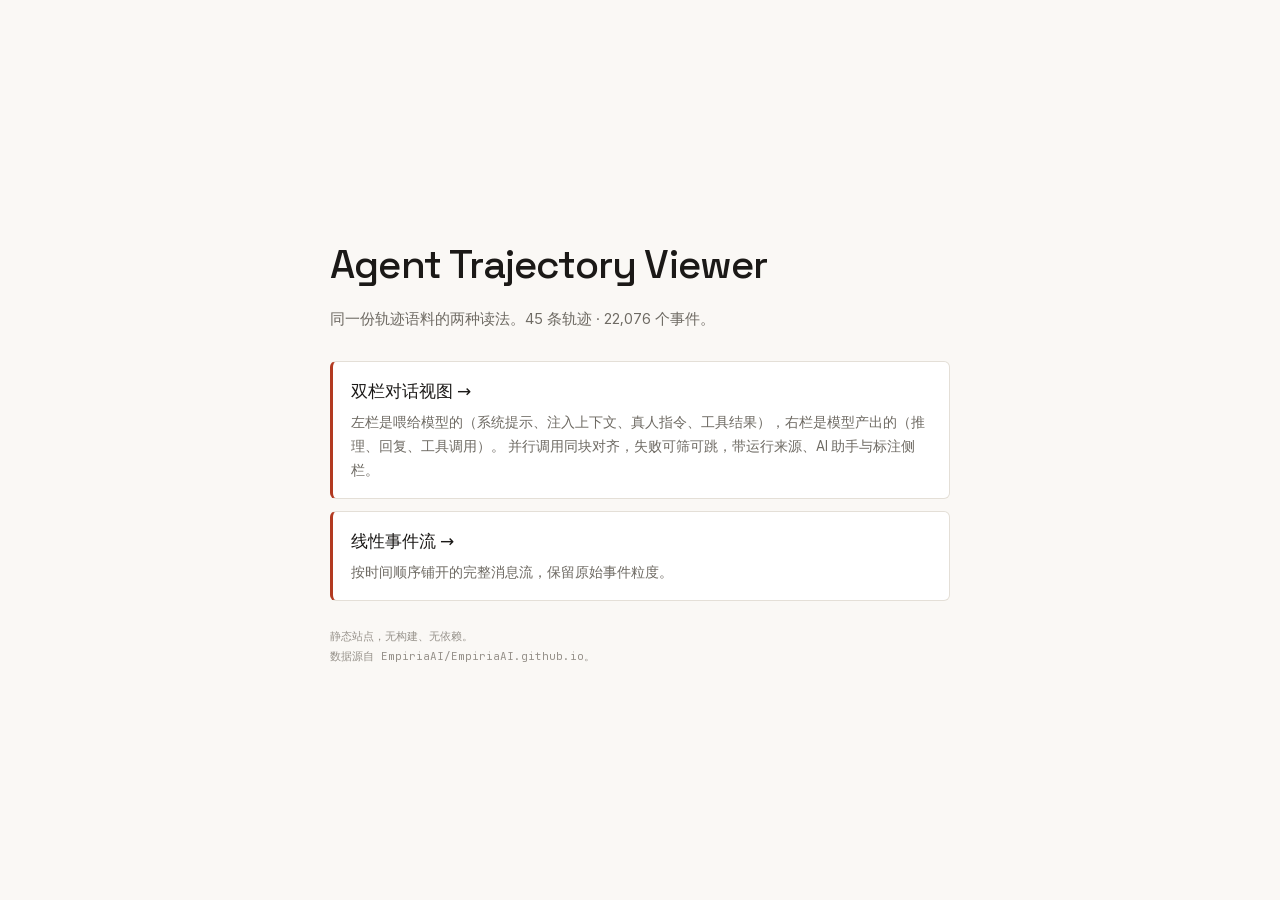
==== index.html @ 0524df28 "Agent trajectory viewer: two-lane dialogue reader over the existing corpus Adds a second reader besi" ====
<!DOCTYPE html>
<html lang="zh-CN">
<head>
<meta charset="utf-8">
<meta name="viewport" content="width=device-width, initial-scale=1">
<title>Agent Trajectory Viewer</title>
<meta name="description" content="Two views over the same agent-trajectory corpus: a two-lane dialogue reader and a linear event stream.">
<meta name="theme-color" content="#101216">
<link rel="stylesheet" href="fonts.css">
<link rel="stylesheet" href="trajectory-dialogue.css">
<style>
  body { display: grid; place-items: center; min-height: 100vh; padding: 40px 22px; }
  .landing { max-width: 620px; width: 100%; }
  .landing h1 {
    font-family: var(--f-display); font-weight: 500; letter-spacing: -.02em;
    font-size: clamp(28px, 5vw, 40px); margin: 0 0 10px;
  }
  .landing > p { color: var(--ink-3); margin: 0 0 30px; font-size: 15px; }
  .landing a.card {
    display: block; text-decoration: none; color: inherit; margin-bottom: 12px;
    border: 1px solid var(--line); border-left: 3px solid var(--accent);
    border-radius: 6px; background: var(--surface); padding: 16px 18px;
  }
  .landing a.card:hover { border-color: var(--line-2); border-left-color: var(--accent); background: var(--surface-2); }
  .landing a.card strong { display: block; font-size: 17px; font-weight: 500; margin-bottom: 5px; }
  .landing a.card span { color: var(--ink-3); font-size: 13.5px; line-height: 1.6; }
  .landing footer {
    margin-top: 26px; font-family: var(--f-mono); font-size: 11px;
    color: var(--ink-4); line-height: 1.8;
  }
</style>
</head>
<body>
<main class="landing">
  <h1>Agent Trajectory Viewer</h1>
  <p>同一份轨迹语料的两种读法。45 条轨迹 · 22,076 个事件。</p>

  <a class="card" href="trajectory-dialogue.html">
    <strong>双栏对话视图 →</strong>
    <span>左栏是喂给模型的（系统提示、注入上下文、真人指令、工具结果），右栏是模型产出的（推理、回复、工具调用）。
      并行调用同块对齐，失败可筛可跳，带运行来源、AI 助手与标注侧栏。</span>
  </a>

  <a class="card" href="trajectory-explorer.html">
    <strong>线性事件流 →</strong>
    <span>按时间顺序铺开的完整消息流，保留原始事件粒度。</span>
  </a>

  <footer>
    静态站点，无构建、无依赖。<br>
    数据源自 EmpiriaAI/EmpiriaAI.github.io。
  </footer>
</main>
</body>
</html>
---- fonts.css ----
/* ============================================================
   Self-hosted webfonts — the three families ropedia.com runs on.

   Space Grotesk  display   wght 300..700
   Inter Tight    body      wght 300..800
   JetBrains Mono labels    wght 400..700

   Self-hosted, not linked: fonts.googleapis.com does not resolve from
   mainland China, and a mirror only relocates the single point of
   failure. Served from our own origin the type cannot fail
   independently of the page.

   latin only. Every character the page renders was audited against the
   subset unicode-ranges: 181 unique characters, none outside latin, and
   the 110 CJK ones are set in the system stack by design.

   No italic is shipped: the site sets none, so the face would have been
   47 KB preloaded and never drawn.
   ============================================================ */

@font-face {
  font-family: 'Inter Tight';
  font-style: normal;
  font-weight: 300 800;
  font-display: swap;
  src: url(fonts/inter-tight.woff2) format('woff2');
  unicode-range: U+0000-00FF, U+0131, U+0152-0153, U+02BB-02BC, U+02C6, U+02DA, U+02DC, U+0304, U+0308, U+0329, U+2000-206F, U+20AC, U+2122, U+2191, U+2193, U+2212, U+2215, U+FEFF, U+FFFD;
}

@font-face {
  font-family: 'JetBrains Mono';
  font-style: normal;
  font-weight: 400 700;
  font-display: swap;
  src: url(fonts/jetbrains-mono.woff2) format('woff2');
  unicode-range: U+0000-00FF, U+0131, U+0152-0153, U+02BB-02BC, U+02C6, U+02DA, U+02DC, U+0304, U+0308, U+0329, U+2000-206F, U+20AC, U+2122, U+2191, U+2193, U+2212, U+2215, U+FEFF, U+FFFD;
}

@font-face {
  font-family: 'Space Grotesk';
  font-style: normal;
  font-weight: 300 700;
  font-display: swap;
  src: url(fonts/space-grotesk.woff2) format('woff2');
  unicode-range: U+0000-00FF, U+0131, U+0152-0153, U+02BB-02BC, U+02C6, U+02DA, U+02DC, U+0304, U+0308, U+0329, U+2000-206F, U+20AC, U+2122, U+2191, U+2193, U+2212, U+2215, U+FEFF, U+FFFD;
}
---- trajectory-dialogue.css ----
/* ============================================================
   Trajectory Dialogue — two-lane reader

   The split is by direction, not by speaker: everything the harness
   fed the model sits left, everything the model produced sits right.
   Across the 45-trajectory corpus that lands at 48.5% / 51.5%, so
   both lanes stay full.

   Readability notes, since people stare at this for hours:

   * The ground is #101216, not near-black. Pure #08080A squeezes every
     surface level into a two-point luminance range and the eye works
     to separate them; lifting the floor buys real contrast steps.
   * Mono is for code only. Prose — Chinese summaries, assistant text —
     is set in the body face at 14.5px. Small mono over long CJK lines
     was the single biggest fatigue source in the first pass.
   * The lane washes fade outward from the axis instead of tinting a
     whole half. Lane identity is only needed where the two sides are
     compared; a full-field colour cast is tiring and buys nothing.
   * Light and dark are both first class and follow the system unless
     the reader picks one.
   ============================================================ */

/* ── dark is the default ground ──────────────────────────── */
:root {
  --bg:        #101216;
  --bg-alt:    #14161B;
  --surface:   #191C22;
  --surface-2: #1E222A;
  --line:      #262A31;
  --line-2:    #333842;

  --ink:       #EDEBE7;
  --ink-2:     #BFBCB6;
  --ink-3:     #8E8B85;
  --ink-4:     #6B6862;
  --ink-5:     #4A4842;

  --accent:      #E0623F;
  --accent-soft: #F0805F;

  --success:   #4FC08D;
  --error:     #E06B6B;
  --timeout:   #E0AE55;
  --rejected:  #9A8AE0;

  --lane-in:       #6E93B8;
  --lane-in-soft:  #8FB0D0;
  --lane-out:      var(--accent);
  --surface-in:    #171B21;
  --surface-out:   #1F1B18;
  --wash-in:       rgba(110, 147, 184, .07);
  --wash-out:      rgba(224, 98, 63, .055);
  --selected:      rgba(224, 98, 63, .12);

  --f-display: "Space Grotesk", "Inter Tight", system-ui, sans-serif;
  --f-body:    "Inter Tight", "PingFang SC", "Hiragino Sans GB", "Microsoft YaHei", system-ui, sans-serif;
  --f-mono:    "JetBrains Mono", "SF Mono", "Roboto Mono", ui-monospace, monospace;

  --gutter-w:  74px;
  --stage-max: 1560px;
  --rail-w:    400px;

  --pad-card:  11px 13px;
  --gap-band:  22px;
  --gap-row:   8px;

  color-scheme: dark;
}

/* ── light: same structure, paper ground ─────────────────── */
@media (prefers-color-scheme: light) {
  :root:not([data-theme="dark"]) {
    --bg:        #FAF8F5;
    --bg-alt:    #F3F0EB;
    --surface:   #FFFFFF;
    --surface-2: #F7F4EF;
    --line:      #E4DFD7;
    --line-2:    #CFC8BE;

    --ink:       #1B1917;
    --ink-2:     #46433D;
    --ink-3:     #6E6A63;
    --ink-4:     #96918A;
    --ink-5:     #BEB8AF;

    --accent:      #B23A21;
    --accent-soft: #C8452A;

    --success:   #1E8A5C;
    --error:     #C23B3B;
    --timeout:   #A97612;
    --rejected:  #6B57C0;

    --lane-in:       #2F5D87;
    --lane-in-soft:  #40719E;
    --surface-in:    #F4F7FA;
    --surface-out:   #FDF6F2;
    --wash-in:       rgba(47, 93, 135, .06);
    --wash-out:      rgba(178, 58, 33, .05);
    --selected:      rgba(178, 58, 33, .10);

    color-scheme: light;
  }
}

:root[data-theme="light"] {
  --bg:        #FAF8F5;
  --bg-alt:    #F3F0EB;
  --surface:   #FFFFFF;
  --surface-2: #F7F4EF;
  --line:      #E4DFD7;
  --line-2:    #CFC8BE;

  --ink:       #1B1917;
  --ink-2:     #46433D;
  --ink-3:     #6E6A63;
  --ink-4:     #96918A;
  --ink-5:     #BEB8AF;

  --accent:      #B23A21;
  --accent-soft: #C8452A;

  --success:   #1E8A5C;
  --error:     #C23B3B;
  --timeout:   #A97612;
  --rejected:  #6B57C0;

  --lane-in:       #2F5D87;
  --lane-in-soft:  #40719E;
  --surface-in:    #F4F7FA;
  --surface-out:   #FDF6F2;
  --wash-in:       rgba(47, 93, 135, .06);
  --wash-out:      rgba(178, 58, 33, .05);
  --selected:      rgba(178, 58, 33, .10);

  color-scheme: light;
}

/* compact drops the breathing room without touching type size */
:root[data-density="compact"] {
  --pad-card: 7px 11px;
  --gap-band: 12px;
  --gap-row:  5px;
}

* { box-sizing: border-box; }
[hidden] { display: none !important; }
html { scroll-behavior: smooth; }

body {
  margin: 0;
  background: var(--bg);
  color: var(--ink);
  font-family: var(--f-body);
  font-size: 15px;
  line-height: 1.6;
  -webkit-font-smoothing: antialiased;
}
body.rail-open { padding-right: var(--rail-w); }

button, input, textarea { font: inherit; color: inherit; }

/* ── topbar ──────────────────────────────────────────────── */

.dlg-topbar {
  position: sticky; top: 0; z-index: 40;
  display: flex; align-items: center; gap: 18px;
  padding: 0 22px; height: 58px;
  background: color-mix(in srgb, var(--bg) 88%, transparent);
  backdrop-filter: blur(14px);
  border-bottom: 1px solid var(--line);
}

.dlg-brand { display: flex; align-items: center; gap: 10px; text-decoration: none; color: var(--ink); }
.dlg-brand-mark svg { width: 23px; height: 23px; display: block; }
.cube-outline { stroke: var(--accent); stroke-width: 3; }
.cube-grid    { stroke: var(--ink-4);  stroke-width: 2; }
.dlg-brand-name { font-family: var(--f-display); font-weight: 600; letter-spacing: -.01em; }

.dlg-product {
  font-family: var(--f-mono); font-size: 10.5px; letter-spacing: .16em;
  text-transform: uppercase; color: var(--ink-4);
  padding-left: 18px; border-left: 1px solid var(--line-2);
}

.dlg-topbar-tools { margin-left: auto; display: flex; align-items: center; gap: 7px; }

.dlg-tool {
  background: var(--surface); border: 1px solid var(--line);
  border-radius: 4px; padding: 5px 11px; cursor: pointer;
  font-size: 12.5px; color: var(--ink-3);
}
.dlg-tool:hover { border-color: var(--line-2); color: var(--ink); }
.dlg-tool[aria-pressed="true"] { border-color: var(--accent); color: var(--accent-soft); }
.dlg-tool b { font-weight: 500; color: var(--ink); margin-left: 4px; }
.dlg-tool.icon { padding: 5px 9px; font-size: 13px; }

.dlg-alt-link {
  color: var(--ink-3); text-decoration: none; font-size: 12.5px;
  border-bottom: 1px solid var(--line-2); padding-bottom: 1px; margin-left: 6px;
}
.dlg-alt-link:hover { color: var(--accent-soft); border-color: var(--accent); }

/* ── run picker ──────────────────────────────────────────── */

.dlg-picker { position: relative; }

.dlg-picker > button {
  display: flex; align-items: baseline; gap: 10px;
  background: var(--surface); border: 1px solid var(--line-2);
  border-radius: 4px; padding: 6px 12px; cursor: pointer; max-width: 420px;
}
.dlg-picker > button:hover { border-color: var(--ink-5); }
.dlg-picker > button b { font-weight: 500; font-size: 13.5px; white-space: nowrap; overflow: hidden; text-overflow: ellipsis; }
.dlg-picker > button small { font-family: var(--f-mono); font-size: 10.5px; color: var(--ink-4); }
.dlg-picker > button i { font-style: normal; color: var(--ink-4); font-size: 10px; }

.dlg-picker-panel {
  position: absolute; top: calc(100% + 8px); left: 0;
  width: 560px; max-height: 66vh; overflow: hidden;
  display: flex; flex-direction: column;
  background: var(--bg-alt); border: 1px solid var(--line-2);
  border-radius: 6px; box-shadow: 0 22px 56px rgba(0, 0, 0, .32); z-index: 50;
}
.dlg-picker-search { padding: 10px; border-bottom: 1px solid var(--line); }
.dlg-picker-search input {
  width: 100%; background: var(--surface); border: 1px solid var(--line-2);
  border-radius: 4px; padding: 8px 10px; font-size: 13px; outline: none;
}
.dlg-picker-search input:focus { border-color: var(--accent); }
.dlg-picker-list { overflow-y: auto; padding: 6px; }

.dlg-picker-item {
  display: grid; grid-template-columns: 1fr auto; gap: 3px 14px;
  width: 100%; text-align: left; cursor: pointer;
  background: none; border: 0; border-radius: 4px; padding: 8px 10px;
}
.dlg-picker-item:hover { background: var(--surface); }
.dlg-picker-item[aria-current="true"] { background: var(--surface-2); box-shadow: inset 2px 0 0 var(--accent); }
.dlg-picker-item strong { font-weight: 500; font-size: 13.5px; }
.dlg-picker-item em {
  grid-column: 1 / -1; font-style: normal;
  font-family: var(--f-mono); font-size: 10.5px; color: var(--ink-4);
}
.dlg-picker-item span { font-family: var(--f-mono); font-size: 10.5px; color: var(--ink-3); white-space: nowrap; }

/* ── run header ──────────────────────────────────────────── */

.dlg-runhead {
  display: flex; align-items: flex-end; gap: 40px; flex-wrap: wrap;
  max-width: var(--stage-max); margin: 0 auto; padding: 24px 22px 16px;
}
.dlg-runhead-main { flex: 1 1 420px; min-width: 0; }
.dlg-kicker {
  margin: 0 0 6px; font-family: var(--f-mono); font-size: 10.5px;
  letter-spacing: .14em; text-transform: uppercase; color: var(--accent);
}
.dlg-runhead h1 {
  margin: 0; font-family: var(--f-display); font-weight: 500;
  font-size: clamp(23px, 3vw, 34px); line-height: 1.15; letter-spacing: -.02em;
}
.dlg-runsub { margin: 7px 0 0; font-family: var(--f-mono); font-size: 11.5px; color: var(--ink-4); }

.dlg-metrics { display: flex; gap: 24px; margin: 0; flex-wrap: wrap; }
.dlg-metrics dt {
  font-family: var(--f-mono); font-size: 10px; letter-spacing: .12em;
  text-transform: uppercase; color: var(--ink-4); margin-bottom: 2px;
}
.dlg-metrics dd { margin: 0; font-family: var(--f-display); font-size: 19px; font-weight: 500; }

/* ── controls ────────────────────────────────────────────── */

.dlg-controls {
  position: sticky; top: 58px; z-index: 30;
  max-width: var(--stage-max); margin: 0 auto; padding: 10px 22px 12px;
  background: linear-gradient(var(--bg) 78%, transparent);
  display: flex; flex-direction: column; gap: 9px;
}

.dlg-lane-legend {
  display: grid; grid-template-columns: 1fr var(--gutter-w) 1fr;
  align-items: stretch; border-radius: 3px 3px 0 0; overflow: hidden;
  font-family: var(--f-mono); font-size: 11px; letter-spacing: .1em; text-transform: uppercase;
}
.dlg-lane-legend b { font-weight: 500; }
.lane-in {
  text-align: right; padding: 6px 14px; color: var(--lane-in-soft);
  background: var(--wash-in); box-shadow: inset 0 -2px 0 var(--lane-in);
}
.lane-in b { color: var(--ink); margin-left: 8px; }
.lane-out {
  text-align: left; padding: 6px 14px; color: var(--accent-soft);
  background: var(--wash-out); box-shadow: inset 0 -2px 0 var(--lane-out);
}
.lane-out b { color: var(--ink); margin-right: 8px; }
.lane-axis {
  display: flex; align-items: center; justify-content: center;
  font-size: 8.5px; color: var(--ink-5);
  background: linear-gradient(90deg, var(--wash-in) 50%, var(--wash-out) 50%);
  box-shadow: inset 0 -2px 0 var(--line-2);
}

.dlg-filters, .dlg-actions { display: flex; gap: 6px; align-items: center; flex-wrap: wrap; justify-content: center; }

.dlg-filters button, .dlg-actions button {
  background: var(--surface); border: 1px solid var(--line);
  border-radius: 3px; padding: 4px 10px; cursor: pointer;
  font-family: var(--f-mono); font-size: 10.5px; letter-spacing: .05em; color: var(--ink-3);
}
.dlg-filters button b, .dlg-actions button b { color: var(--ink); font-weight: 500; margin-left: 5px; }
.dlg-filters button:hover, .dlg-actions button:hover { border-color: var(--line-2); color: var(--ink); }
.dlg-filters button[aria-pressed="false"] { opacity: .4; }
.dlg-filters button[aria-pressed="true"]  { color: var(--ink-2); }
.dlg-filter-split { width: 1px; height: 17px; background: var(--line-2); margin: 0 8px; }

/* chips carry the lane colour, so the filter row reads as the same
   two groups the page is split into */
.dlg-filters button[data-type="system"],
.dlg-filters button[data-type="context"],
.dlg-filters button[data-type="inject"],
.dlg-filters button[data-type="user"],
.dlg-filters button[data-type="signal"],
.dlg-filters button[data-type="tool_result"] { border-left: 2px solid var(--lane-in); }
.dlg-filters button[data-type="thinking"],
.dlg-filters button[data-type="assistant"],
.dlg-filters button[data-type="tool_call"] { border-left: 2px solid var(--lane-out); }

.dlg-actions .danger[aria-pressed="true"] { border-color: var(--error); color: var(--error); }
.dlg-search input {
  background: var(--surface); border: 1px solid var(--line);
  border-radius: 3px; padding: 4px 10px; width: 270px; font-size: 12.5px; outline: none;
}
.dlg-search input:focus { border-color: var(--accent); }
.dlg-selection {
  font-family: var(--f-mono); font-size: 10.5px; color: var(--accent-soft);
  display: inline-flex; align-items: center; gap: 8px;
}

/* ── stage / lanes ───────────────────────────────────────── */

.dlg-stage { position: relative; max-width: var(--stage-max); margin: 0 auto; padding: 0 22px 160px; }
.dlg-lanes { position: relative; }

/* the wash fades outward from the axis: lane identity where the two
   sides are compared, neutral ground everywhere else */
.dlg-lanes::before {
  content: ""; position: absolute; inset: 0 50% 0 0;
  background: linear-gradient(to left, var(--wash-in), transparent 58%);
  border-right: 1px solid var(--line-2); pointer-events: none;
}
.dlg-lanes::after {
  content: ""; position: absolute; inset: 0 0 0 50%;
  background: linear-gradient(to right, var(--wash-out), transparent 58%);
  pointer-events: none;
}
.dlg-band, .dlg-empty { position: relative; z-index: 1; }

/* a band is one turn; sub-rows inside it are that turn's exchanges,
   so parallel calls stay together instead of reading as separate turns */
.dlg-band {
  display: grid;
  grid-template-columns: 1fr var(--gutter-w) 1fr;
  row-gap: var(--gap-row);
  align-items: start;
  margin-bottom: var(--gap-band);
}

.dlg-gut {
  grid-column: 2; display: flex; flex-direction: column; align-items: center;
  gap: 3px; padding-top: 13px; position: relative; align-self: stretch;
  cursor: pointer; border: 0; background: none;
}
.dlg-gut i {
  width: 7px; height: 7px; border-radius: 50%;
  background: var(--line-2); box-shadow: 0 0 0 4px var(--bg);
}
.dlg-gut:hover i { background: var(--ink-3); }
.dlg-gut span { font-family: var(--f-mono); font-size: 9.5px; color: var(--ink-5); }

/* a batch of parallel calls is tied together down the gutter */
.dlg-gut.in-batch::after {
  content: ""; position: absolute; top: 0; bottom: 0; left: calc(50% - .5px);
  width: 1px; background: var(--lane-out); opacity: .35;
}
/* a call and its result are tied across it */
.dlg-gut.is-pair::before {
  content: ""; position: absolute; top: 17px; left: 0; right: 0; height: 1px;
  background: linear-gradient(90deg, var(--lane-in), var(--lane-out)); opacity: .5;
}

.dlg-card {
  border: 1px solid var(--line); border-radius: 5px;
  background: var(--surface); overflow: hidden; min-width: 0;
}
/* the coloured edge sits on the inner side, so both bars flank the axis */
.dlg-card.at-in {
  grid-column: 1; background: var(--surface-in);
  border-right-width: 3px; border-right-color: var(--lane-in);
}
.dlg-card.at-out {
  grid-column: 3; background: var(--surface-out);
  border-left-width: 3px; border-left-color: var(--lane-out);
}
.dlg-card.at-in  .dlg-tag { color: var(--lane-in-soft); }
.dlg-card.at-out .dlg-tag { color: var(--accent-soft); }

.dlg-band.is-selected .dlg-card { box-shadow: 0 0 0 1px var(--accent), 0 0 0 6px var(--selected); }
.dlg-band.has-note .dlg-gut i { box-shadow: 0 0 0 3px var(--bg), 0 0 0 4px var(--accent); }

/* head */
.dlg-head {
  display: flex; align-items: center; gap: 9px;
  width: 100%; padding: var(--pad-card); cursor: pointer;
  background: none; border: 0; text-align: left;
}
.dlg-card:not(.collapsible) .dlg-head { cursor: default; }
.dlg-head:hover { background: color-mix(in srgb, var(--ink) 4%, transparent); }

.dlg-tag {
  font-family: var(--f-mono); font-size: 9.5px; letter-spacing: .1em;
  text-transform: uppercase; color: var(--ink-4); white-space: nowrap;
}
.dlg-name { font-family: var(--f-mono); font-size: 12.5px; color: var(--ink); white-space: nowrap; }
.dlg-badge {
  font-family: var(--f-mono); font-size: 9px; letter-spacing: .06em;
  color: var(--accent-soft); background: color-mix(in srgb, var(--accent) 14%, transparent);
  border-radius: 2px; padding: 1px 5px; white-space: nowrap;
}
.dlg-badge.dim { color: var(--ink-4); background: color-mix(in srgb, var(--ink) 8%, transparent); }
.dlg-peek {
  flex: 1; min-width: 0; font-family: var(--f-mono); font-size: 12px;
  color: var(--ink-3); white-space: nowrap; overflow: hidden; text-overflow: ellipsis;
}
.dlg-status {
  font-family: var(--f-mono); font-size: 9.5px; letter-spacing: .07em;
  text-transform: uppercase; padding: 1px 6px; border-radius: 2px; white-space: nowrap;
}
.st-success  { color: var(--success);  background: color-mix(in srgb, var(--success) 14%, transparent); }
.st-error    { color: var(--error);    background: color-mix(in srgb, var(--error) 15%, transparent); }
.st-timeout  { color: var(--timeout);  background: color-mix(in srgb, var(--timeout) 16%, transparent); }
.st-rejected { color: var(--rejected); background: color-mix(in srgb, var(--rejected) 16%, transparent); }
.dlg-chev { font-style: normal; color: var(--ink-5); font-size: 10px; }
.dlg-card.open .dlg-chev { transform: rotate(180deg); }

/* body — prose in the body face, mono reserved for code */
.dlg-body { padding: 11px 13px 13px; border-top: 1px solid var(--line); }
.dlg-card:not(.open) .dlg-body { display: none; }
.dlg-body p {
  margin: 0 0 10px; color: var(--ink-2); font-size: 14.5px; line-height: 1.68;
  white-space: pre-wrap; word-break: break-word; max-width: 78ch;
}
.dlg-body p:last-child { margin-bottom: 0; }

.dlg-sub {
  font-family: var(--f-mono); font-size: 9.5px; letter-spacing: .12em;
  text-transform: uppercase; color: var(--ink-4); margin: 13px 0 5px;
}
.dlg-sub:first-child { margin-top: 0; }

.dlg-pre {
  margin: 0; padding: 10px 12px; border-radius: 4px;
  background: var(--bg-alt); border: 1px solid var(--line);
  font-family: var(--f-mono); font-size: 12px; line-height: 1.65;
  color: var(--ink-2); white-space: pre-wrap; word-break: break-word;
  max-height: 420px; overflow: auto;
}
.dlg-pre.raw { color: var(--ink-3); }

/* assistant prose is the conclusion — it reads brightest */
.dlg-card.kind-assistant { background: var(--surface-2); }
.dlg-card.kind-assistant .dlg-body p { color: var(--ink); }

/* user turns are the chapter markers of the run */
.dlg-band.is-chapter { margin-top: 30px; }
.dlg-band.is-chapter .dlg-card {
  background: var(--surface-2); border-right-color: var(--lane-in-soft); border-right-width: 4px;
}
.dlg-chapter-rule {
  grid-column: 1 / -1; display: flex; align-items: center; gap: 12px;
  margin-bottom: 8px; font-family: var(--f-mono); font-size: 10px;
  letter-spacing: .14em; text-transform: uppercase; color: var(--accent);
}
.dlg-chapter-rule::after { content: ""; flex: 1; height: 1px; background: var(--line-2); }

/* reasoning reads quieter than everything else */
.dlg-card.kind-thinking { background: transparent; border-style: dashed; border-left-style: solid; }
.dlg-card.kind-thinking .dlg-name { color: var(--ink-3); }
.dlg-card.kind-thinking .dlg-body p { color: var(--ink-3); }

/* system / context are reference material, not conversation */
.dlg-card.kind-system, .dlg-card.kind-context { background: transparent; border-right-style: solid; }

/* per-turn boilerplate: present, addressable, out of the way */
.dlg-card.kind-inject {
  background: transparent; border-color: transparent;
  border-right-color: var(--ink-5); opacity: .55;
}
.dlg-card.kind-inject .dlg-head { padding-top: 5px; padding-bottom: 5px; }
.dlg-card.kind-inject .dlg-tag, .dlg-card.kind-inject .dlg-peek { font-size: 10.5px; }

/* an interrupt is the user stopping the agent — a signal, not a turn */
.dlg-card.kind-interrupt { border-right-color: var(--timeout); }
.dlg-card.kind-interrupt .dlg-tag { color: var(--timeout); }
.dlg-card.kind-notify, .dlg-card.kind-command { opacity: .85; }
.dlg-card.kind-notify .dlg-tag, .dlg-card.kind-command .dlg-tag { color: var(--ink-3); }

.dlg-empty { text-align: center; color: var(--ink-4); padding: 60px 0; font-size: 13px; }

/* ── minimap ─────────────────────────────────────────────── */

.dlg-minimap {
  position: fixed; top: 190px; bottom: 40px; right: 8px; width: 10px;
  display: flex; flex-direction: column; gap: 1px; z-index: 20;
}
body.rail-open .dlg-minimap { right: calc(var(--rail-w) + 8px); }
.dlg-minimap b {
  flex: 1; min-height: 1px; border-radius: 1px; cursor: pointer;
  background: var(--line-2); opacity: .55;
}
.dlg-minimap b:hover { opacity: 1; transform: scaleX(1.6); }
.dlg-minimap b.m-out       { background: var(--ink-5); }
.dlg-minimap b.m-error     { background: var(--error);    opacity: 1; }
.dlg-minimap b.m-timeout   { background: var(--timeout);  opacity: 1; }
.dlg-minimap b.m-rejected  { background: var(--rejected); opacity: 1; }
.dlg-minimap b.m-user      { background: var(--lane-in);  opacity: 1; }
.dlg-minimap b.m-interrupt { background: var(--accent);   opacity: 1; }

/* ── rail ────────────────────────────────────────────────── */

.dlg-rail {
  position: fixed; top: 0; right: 0; bottom: 0; width: var(--rail-w); z-index: 45;
  display: flex; flex-direction: column;
  background: var(--bg-alt); border-left: 1px solid var(--line-2);
}
.dlg-rail-head {
  display: flex; align-items: center; gap: 8px;
  padding: 0 10px 0 12px; height: 58px; border-bottom: 1px solid var(--line);
}
.dlg-rail-tabs { display: flex; gap: 4px; flex: 1; }
.dlg-rail-tabs button {
  background: none; border: 0; border-radius: 4px; padding: 5px 10px; cursor: pointer;
  font-family: var(--f-mono); font-size: 10.5px; letter-spacing: .06em; color: var(--ink-4);
}
.dlg-rail-tabs button[aria-pressed="true"] { background: var(--surface); color: var(--ink); }
.dlg-rail-close { background: none; border: 0; color: var(--ink-4); font-size: 20px; cursor: pointer; line-height: 1; }

.dlg-rail-panel { flex: 1; overflow-y: auto; padding: 14px; display: flex; flex-direction: column; gap: 12px; }

/* provenance */
.dlg-fact-group { border: 1px solid var(--line); border-radius: 5px; background: var(--surface); }
.dlg-fact-group > h3 {
  margin: 0; padding: 9px 12px; border-bottom: 1px solid var(--line);
  font-family: var(--f-mono); font-size: 10px; letter-spacing: .14em;
  text-transform: uppercase; color: var(--accent); font-weight: 500;
}
.dlg-facts { margin: 0; padding: 10px 12px; display: grid; grid-template-columns: minmax(84px, auto) 1fr; gap: 6px 12px; }
.dlg-facts dt { font-family: var(--f-mono); font-size: 10.5px; color: var(--ink-4); }
.dlg-facts dd {
  margin: 0; font-family: var(--f-mono); font-size: 11.5px; color: var(--ink-2); word-break: break-all;
}
.dlg-facts dd.prose { font-family: var(--f-body); font-size: 13px; line-height: 1.6; word-break: normal; }

.dlg-tokenbar { display: flex; height: 6px; border-radius: 3px; overflow: hidden; margin: 0 12px 10px; }
.dlg-tokenbar i { display: block; height: 100%; }

/* endpoint config */
.dlg-endpoint { border: 1px solid var(--line); border-radius: 5px; background: var(--surface); }
.dlg-endpoint > summary {
  padding: 9px 12px; cursor: pointer; list-style: none;
  font-family: var(--f-mono); font-size: 10.5px; letter-spacing: .1em;
  text-transform: uppercase; color: var(--ink-3);
  display: flex; justify-content: space-between; gap: 10px;
}
.dlg-endpoint > summary::-webkit-details-marker { display: none; }
.dlg-endpoint > summary span { color: var(--ink-4); text-transform: none; letter-spacing: 0; }
.dlg-endpoint > summary span.ok { color: var(--success); }
.dlg-endpoint label { display: block; padding: 0 12px 8px; font-family: var(--f-mono); font-size: 10px; color: var(--ink-4); }
.dlg-endpoint input {
  display: block; width: 100%; margin-top: 4px;
  background: var(--bg-alt); border: 1px solid var(--line-2); border-radius: 3px;
  padding: 6px 9px; font-family: var(--f-mono); font-size: 12px; outline: none;
}
.dlg-endpoint input:focus { border-color: var(--accent); }

.dlg-note { margin: 0; padding: 0 12px 10px; font-size: 12px; line-height: 1.6; color: var(--ink-4); }
.dlg-note code { font-family: var(--f-mono); font-size: 11px; color: var(--ink-3); }

.dlg-inline-actions { display: flex; gap: 6px; padding: 0 12px 11px; flex-wrap: wrap; }
.dlg-inline-actions button, .dlg-presets button, .dlg-scope button, .dlg-composer button {
  background: var(--surface); border: 1px solid var(--line-2); border-radius: 3px;
  padding: 5px 10px; cursor: pointer; font-family: var(--f-mono); font-size: 10.5px; color: var(--ink-2);
}
.dlg-inline-actions button:hover, .dlg-presets button:hover { border-color: var(--accent); color: var(--accent-soft); }

.dlg-presets { display: grid; grid-template-columns: 1fr 1fr; gap: 6px; }
.dlg-presets button { text-align: left; padding: 8px 10px; font-family: var(--f-body); font-size: 12.5px; }

.dlg-scope { display: flex; align-items: center; gap: 6px; font-family: var(--f-mono); font-size: 10px; color: var(--ink-4); }
.dlg-scope button[aria-pressed="true"] { border-color: var(--accent); color: var(--accent-soft); }
.dlg-scope small { margin-left: auto; color: var(--ink-3); }

.dlg-chat { flex: 1; min-height: 160px; display: flex; flex-direction: column; gap: 10px; }
.dlg-msg { border: 1px solid var(--line); border-radius: 5px; background: var(--surface); padding: 10px 12px; }
.dlg-msg.me { background: var(--surface-2); border-color: var(--line-2); }
.dlg-msg .role {
  font-family: var(--f-mono); font-size: 9.5px; letter-spacing: .12em;
  text-transform: uppercase; color: var(--ink-4); display: block; margin-bottom: 5px;
}
.dlg-msg p { margin: 0; font-size: 13.5px; line-height: 1.65; white-space: pre-wrap; word-break: break-word; }
.dlg-msg .jump {
  font-family: var(--f-mono); color: var(--accent-soft); cursor: pointer;
  background: none; border: 0; padding: 0; text-decoration: underline;
}

.dlg-composer { display: flex; gap: 6px; align-items: flex-end; }
.dlg-composer textarea {
  flex: 1; resize: vertical; background: var(--surface); border: 1px solid var(--line-2);
  border-radius: 4px; padding: 8px 10px; font-size: 13px; outline: none; font-family: var(--f-body);
}
.dlg-composer textarea:focus { border-color: var(--accent); }

/* notes */
.dlg-tagrow { display: flex; flex-wrap: wrap; gap: 5px; padding: 0 12px 8px; }
.dlg-tagrow button {
  background: var(--surface); border: 1px solid var(--line-2); border-radius: 999px;
  padding: 3px 10px; cursor: pointer; font-size: 11.5px; color: var(--ink-3);
}
.dlg-tagrow button[aria-pressed="true"] { border-color: var(--accent); color: var(--accent-soft); background: var(--selected); }
#noteText {
  display: block; width: calc(100% - 24px); margin: 0 12px 10px; resize: vertical;
  background: var(--surface); border: 1px solid var(--line-2); border-radius: 4px;
  padding: 8px 10px; font-size: 13px; outline: none; font-family: var(--f-body);
}
.dlg-note-list { display: flex; flex-direction: column; gap: 6px; }
.dlg-note-item {
  border: 1px solid var(--line); border-left: 3px solid var(--accent);
  border-radius: 4px; background: var(--surface); padding: 8px 10px;
  cursor: pointer; text-align: left; width: 100%;
}
.dlg-note-item b { font-family: var(--f-mono); font-size: 10.5px; color: var(--accent-soft); display: block; }
.dlg-note-item span { font-size: 12.5px; color: var(--ink-2); }

/* ── narrow screens: the two lanes stack ─────────────────── */

@media (max-width: 1180px) {
  body.rail-open { padding-right: 0; }
  .dlg-rail { width: 100%; }
  .dlg-lanes::before { inset: 0 auto 0 0; width: 15px; border-right: 1px solid var(--line-2); background: none; }
  .dlg-lanes::after { display: none; }
  .dlg-band { grid-template-columns: 30px 1fr; }
  .dlg-gut { grid-column: 1; padding-top: 12px; }
  .dlg-card.at-in, .dlg-card.at-out { grid-column: 2; }
  .dlg-gut.is-pair::before { display: none; }
  .dlg-lane-legend { grid-template-columns: 1fr; }
  .lane-in, .lane-out { text-align: left; padding: 6px 12px; }
  .lane-axis { display: none; }
  .dlg-minimap { display: none; }
}

@media (prefers-reduced-motion: reduce) {
  html { scroll-behavior: auto; }
  .dlg-minimap b:hover { transform: none; }
}
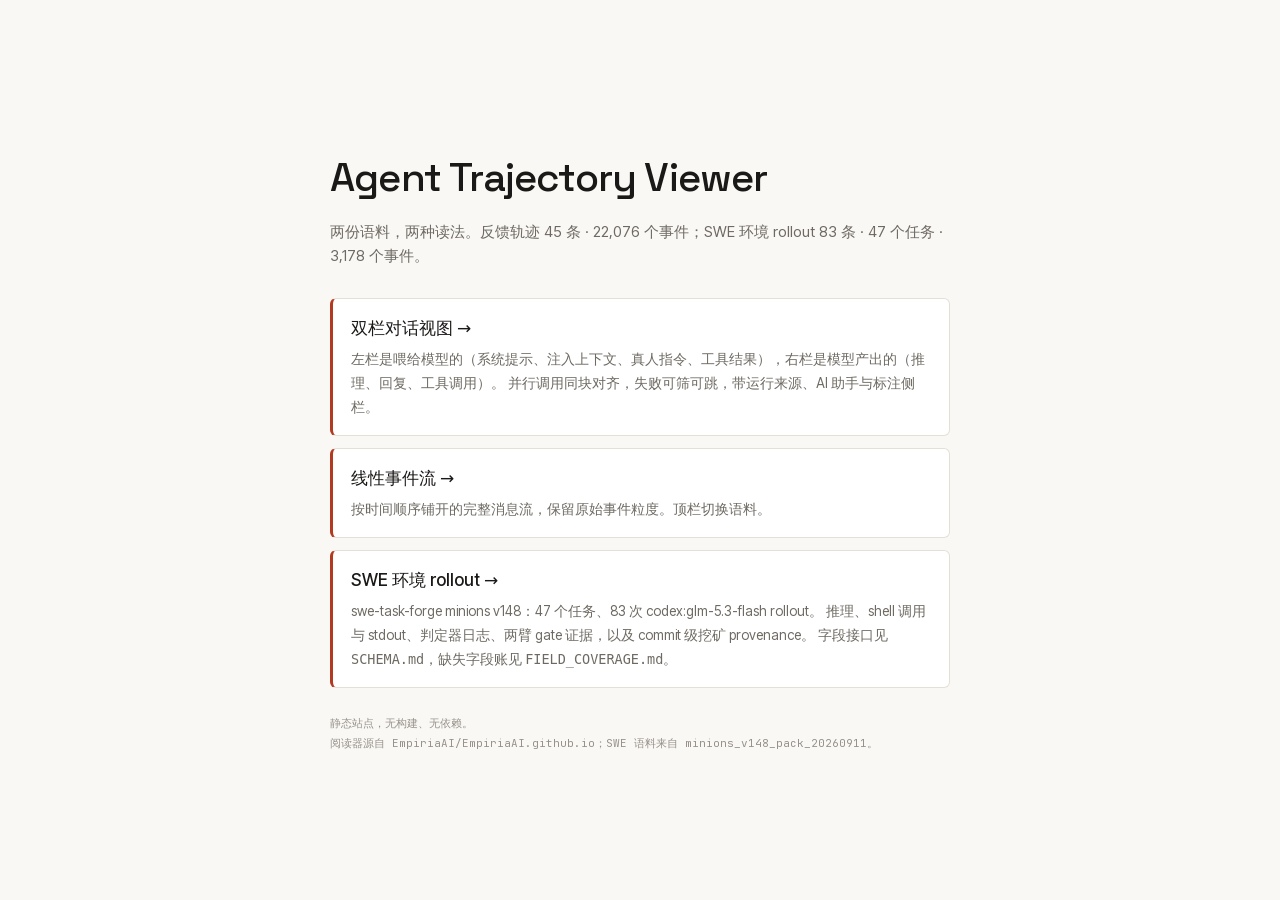
==== commit d7c732ce: "Fold the SWE corpus into this viewer and make it the single home 83 codex:glm-5.3-flash rollouts ove" ====
--- a/index.html
+++ b/index.html
@@ -6,6 +6,7 @@
 <title>Agent Trajectory Viewer</title>
 <meta name="description" content="Two views over the same agent-trajectory corpus: a two-lane dialogue reader and a linear event stream.">
 <meta name="theme-color" content="#101216">
+<link rel="icon" href="data:image/svg+xml,%3Csvg xmlns=%27http://www.w3.org/2000/svg%27 viewBox=%270 0 64 64%27 fill=%27none%27 stroke=%27%23C8452A%27 stroke-width=%275%27 stroke-linejoin=%27round%27%3E%3Cpath d=%27m32 5 25 14v27L32 59 7 46V19L32 5Z%27/%3E%3Cpath d=%27m7 19 25 14 25-14M32 33v26%27 stroke=%27%236B6862%27 stroke-width=%273%27/%3E%3C/svg%3E">
 <link rel="stylesheet" href="fonts.css">
 <link rel="stylesheet" href="trajectory-dialogue.css">
 <style>
@@ -33,7 +34,7 @@
 <body>
 <main class="landing">
   <h1>Agent Trajectory Viewer</h1>
-  <p>同一份轨迹语料的两种读法。45 条轨迹 · 22,076 个事件。</p>
+  <p>两份语料，两种读法。反馈轨迹 45 条 · 22,076 个事件；SWE 环境 rollout 83 条 · 47 个任务 · 3,178 个事件。</p>
 
   <a class="card" href="trajectory-dialogue.html">
     <strong>双栏对话视图 →</strong>
@@ -43,12 +44,19 @@
 
   <a class="card" href="trajectory-explorer.html">
     <strong>线性事件流 →</strong>
-    <span>按时间顺序铺开的完整消息流，保留原始事件粒度。</span>
+    <span>按时间顺序铺开的完整消息流，保留原始事件粒度。顶栏切换语料。</span>
+  </a>
+
+  <a class="card" href="trajectory-explorer.html?category=swe">
+    <strong>SWE 环境 rollout →</strong>
+    <span>swe-task-forge minions v148：47 个任务、83 次 codex:glm-5.3-flash rollout。
+      推理、shell 调用与 stdout、判定器日志、两臂 gate 证据，以及 commit 级挖矿 provenance。
+      字段接口见 <code>SCHEMA.md</code>，缺失字段账见 <code>FIELD_COVERAGE.md</code>。</span>
   </a>
 
   <footer>
     静态站点，无构建、无依赖。<br>
-    数据源自 EmpiriaAI/EmpiriaAI.github.io。
+    阅读器源自 EmpiriaAI/EmpiriaAI.github.io；SWE 语料来自 minions_v148_pack_20260911。
   </footer>
 </main>
 </body>
